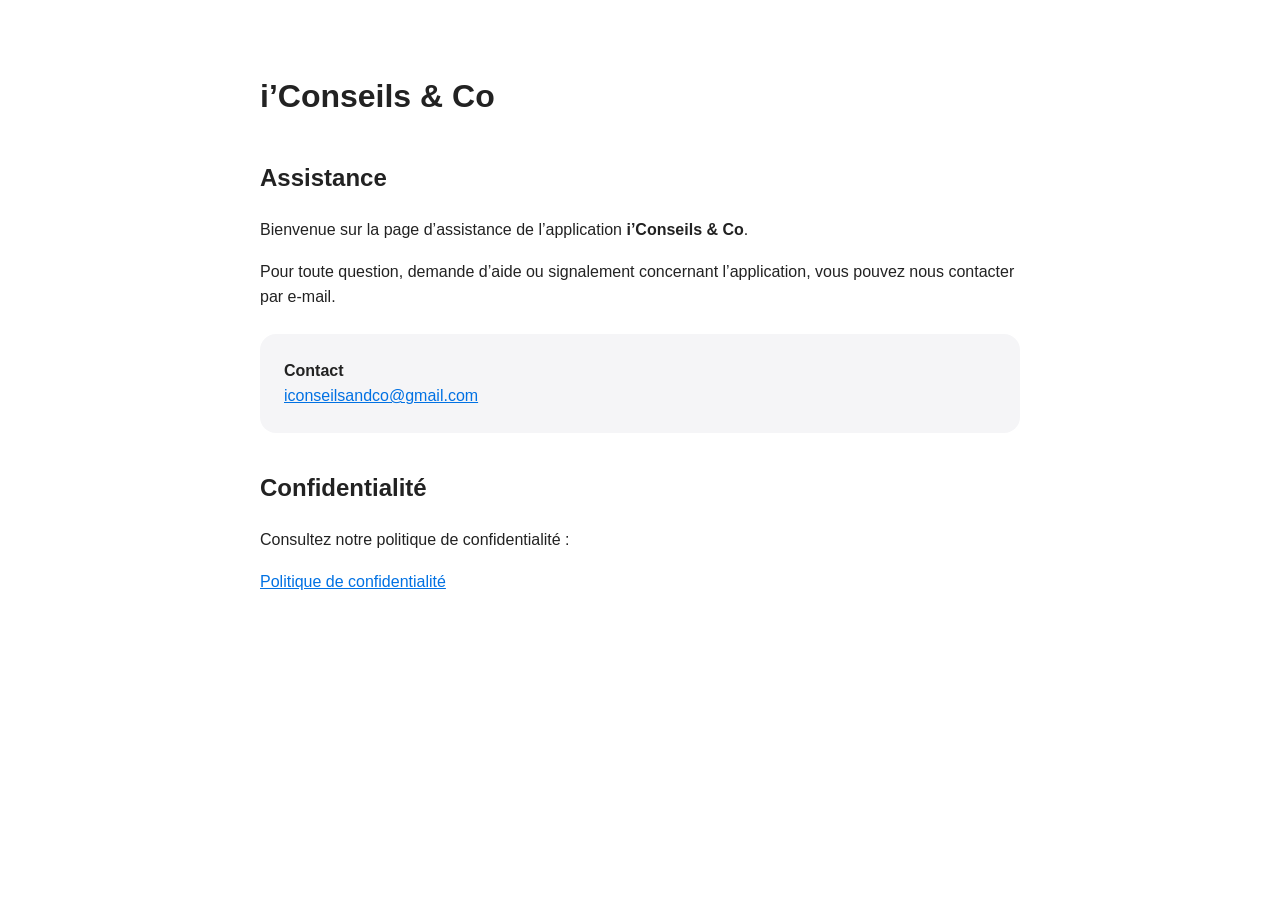
==== index.html @ ad20d560 "Create index.html for assistance page This is the initial HTML structure for the i’Conseils & Co ass" ====
<!DOCTYPE html>
<html lang="fr">
<head>
  <meta charset="UTF-8">
  <meta name="viewport" content="width=device-width, initial-scale=1.0">
  <title>i’Conseils & Co — Assistance</title>
  <style>
    body {
      font-family: -apple-system, BlinkMacSystemFont, "Segoe UI", sans-serif;
      max-width: 760px;
      margin: 0 auto;
      padding: 50px 24px;
      line-height: 1.6;
      color: #222;
    }
    h1 { font-size: 32px; }
    h2 { margin-top: 36px; }
    a { color: #0071e3; }
    .box {
      background: #f5f5f7;
      padding: 24px;
      border-radius: 16px;
      margin-top: 24px;
    }
  </style>
</head>
<body>
  <h1>i’Conseils & Co</h1>

  <h2>Assistance</h2>

  <p>
    Bienvenue sur la page d’assistance de l’application
    <strong>i’Conseils & Co</strong>.
  </p>

  <p>
    Pour toute question, demande d’aide ou signalement concernant
    l’application, vous pouvez nous contacter par e-mail.
  </p>

  <div class="box">
    <strong>Contact</strong><br>
    <a href="mailto:iconseilsandco@gmail.com">
      iconseilsandco@gmail.com
    </a>
  </div>

  <h2>Confidentialité</h2>

  <p>
    Consultez notre politique de confidentialité :
  </p>

  <p>
    <a href="confidentialite.html">Politique de confidentialité</a>
  </p>
</body>
</html>
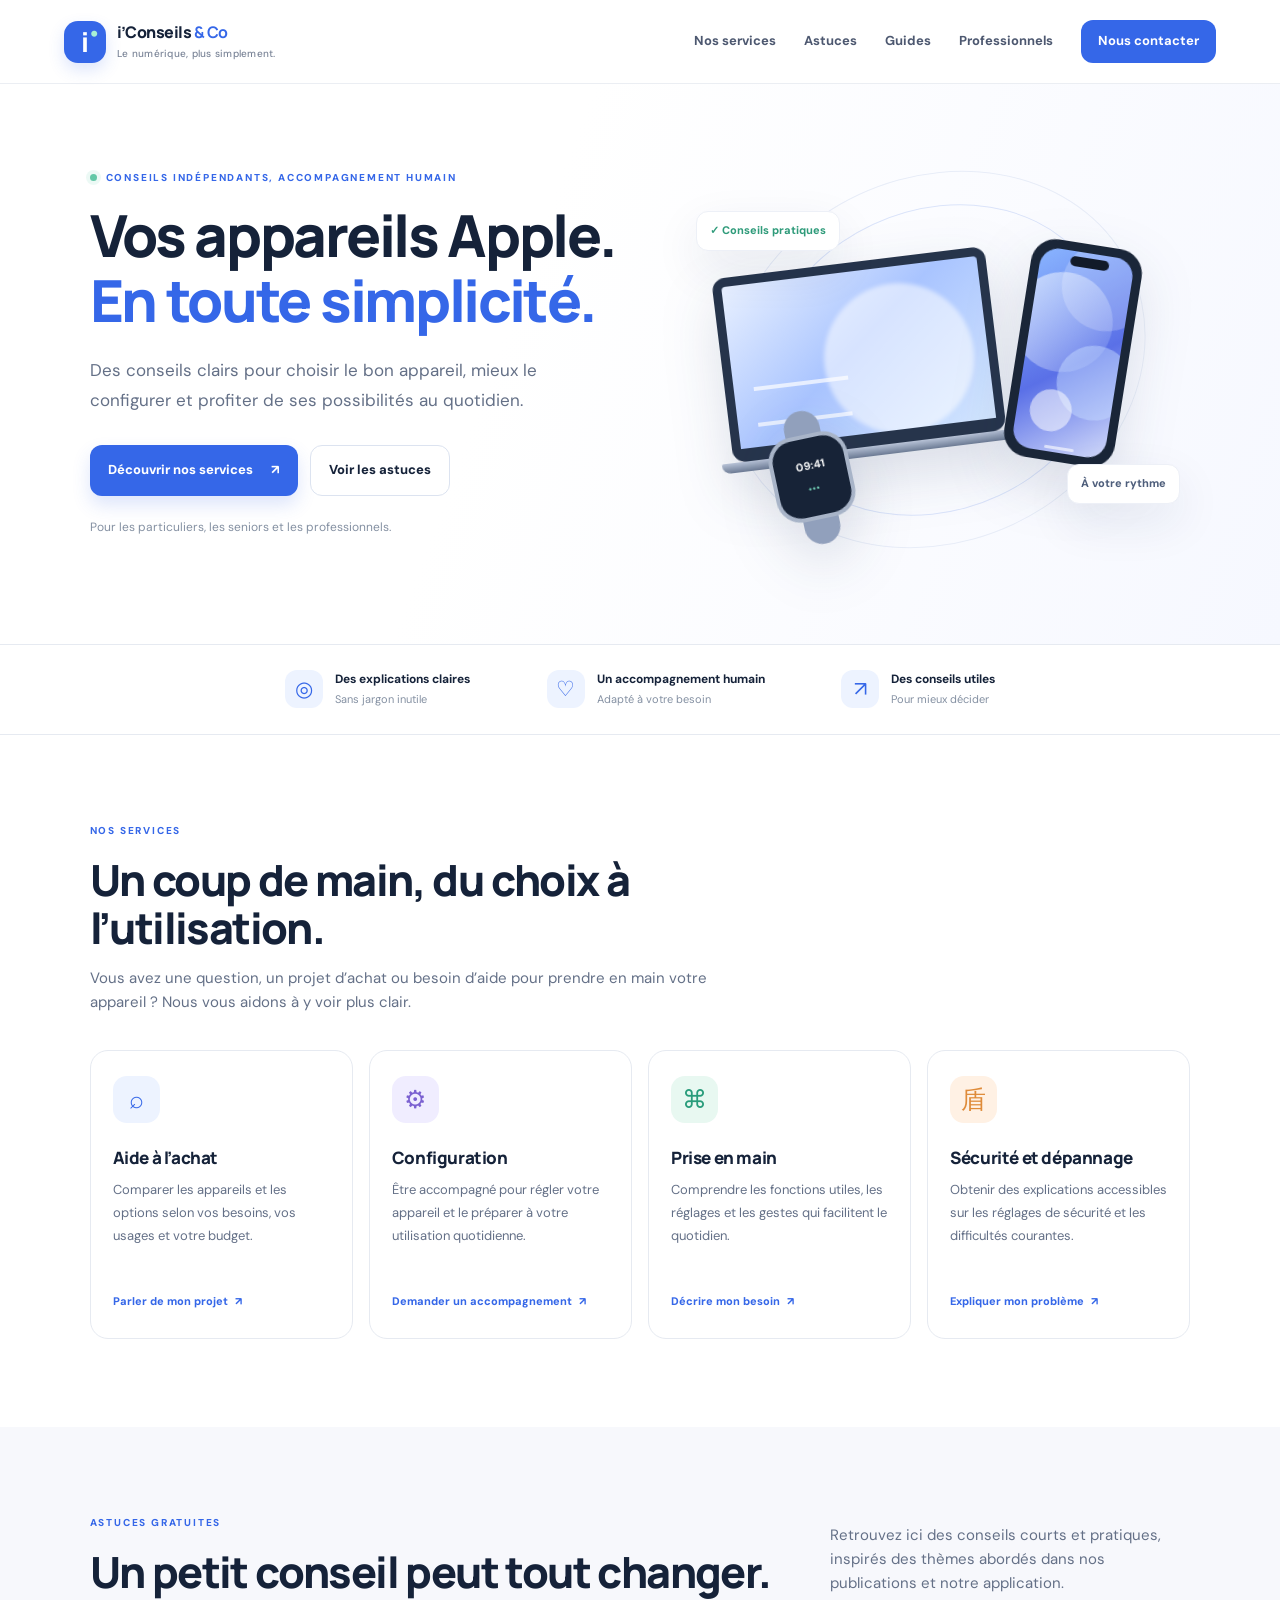
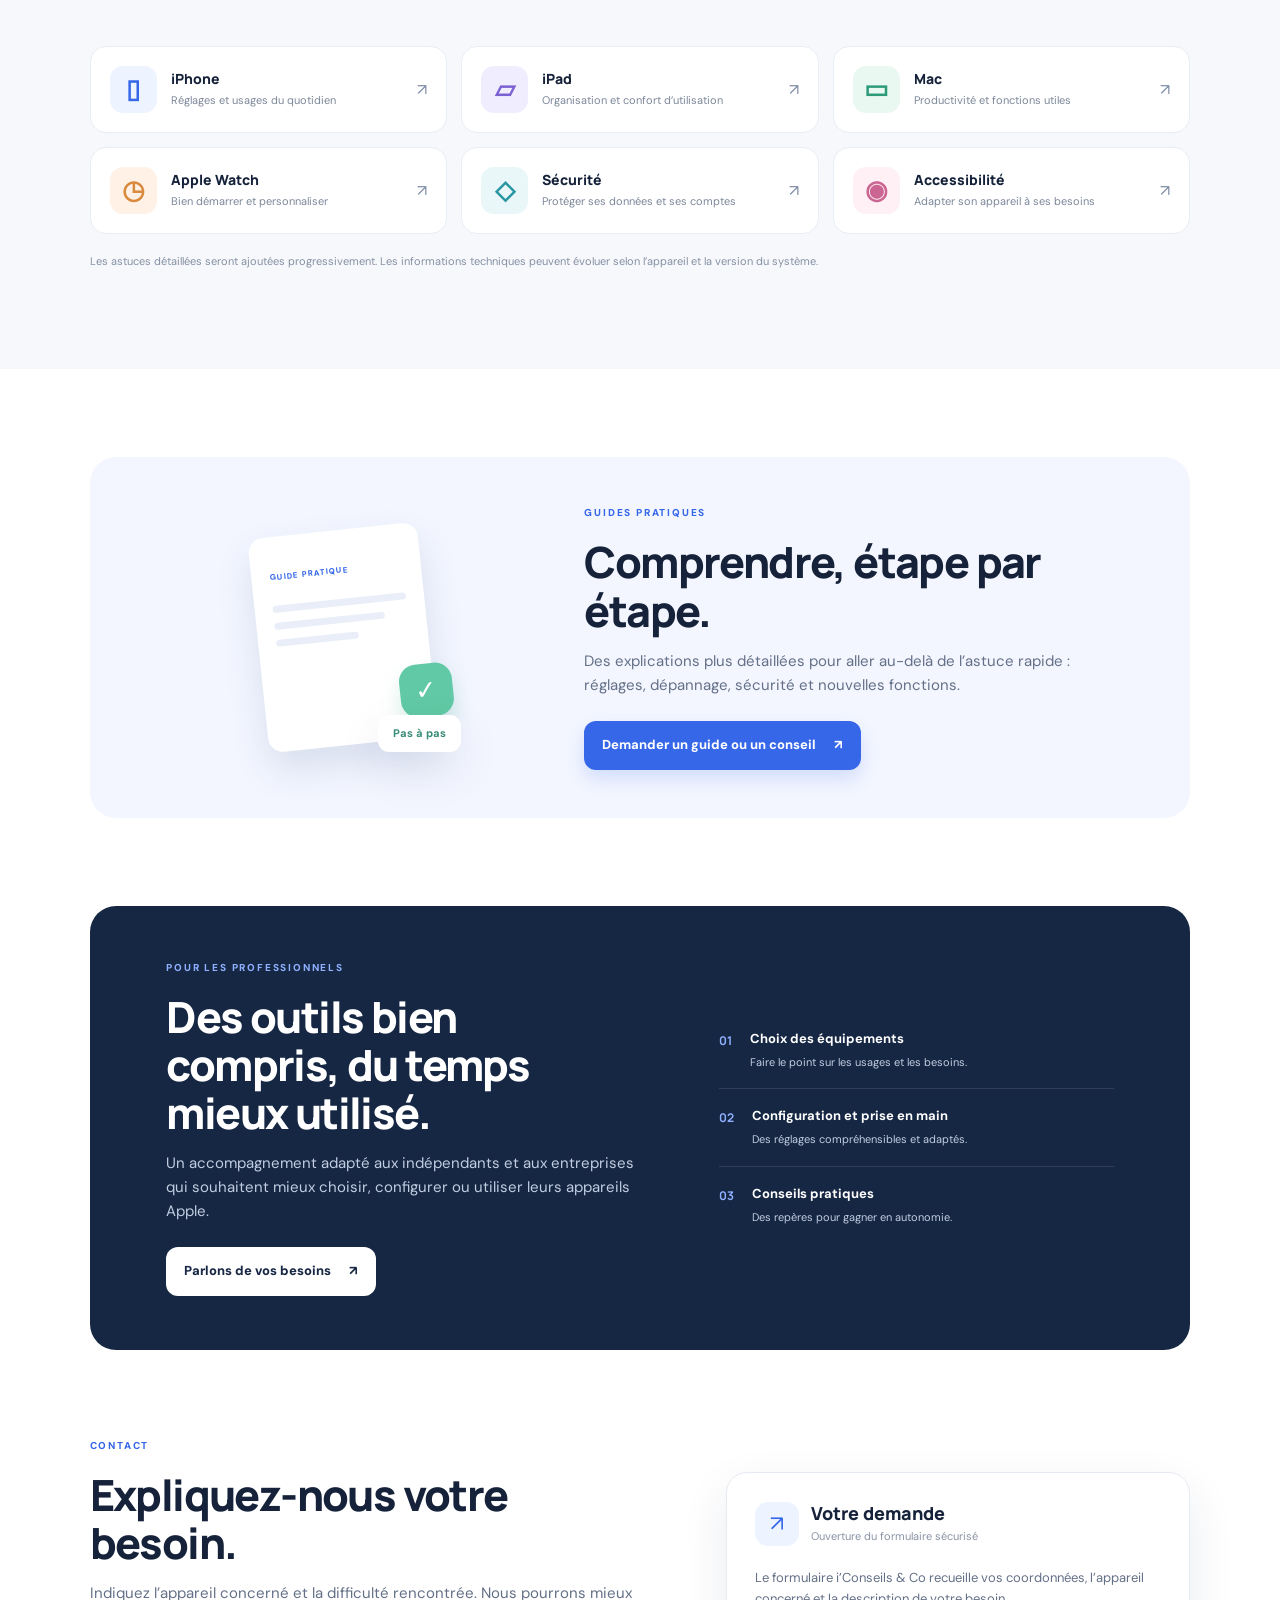
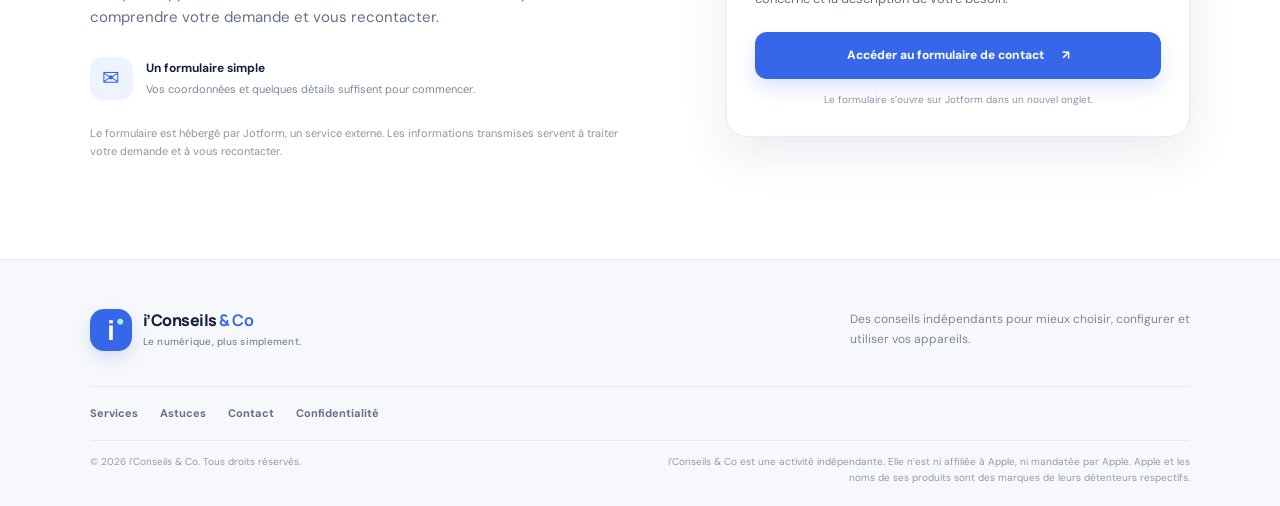
==== commit e11c1143: "Publier le site vitrine sans les offres payantes" ====
--- a/index.html
+++ b/index.html
@@ -1,59 +1,129 @@
-<!DOCTYPE html>
+<!doctype html>
 <html lang="fr">
 <head>
-  <meta charset="UTF-8">
-  <meta name="viewport" content="width=device-width, initial-scale=1.0">
-  <title>i’Conseils & Co — Assistance</title>
-  <style>
-    body {
-      font-family: -apple-system, BlinkMacSystemFont, "Segoe UI", sans-serif;
-      max-width: 760px;
-      margin: 0 auto;
-      padding: 50px 24px;
-      line-height: 1.6;
-      color: #222;
-    }
-    h1 { font-size: 32px; }
-    h2 { margin-top: 36px; }
-    a { color: #0071e3; }
-    .box {
-      background: #f5f5f7;
-      padding: 24px;
-      border-radius: 16px;
-      margin-top: 24px;
-    }
-  </style>
+  <meta charset="utf-8">
+  <meta name="viewport" content="width=device-width, initial-scale=1">
+  <meta name="description" content="i’Conseils & Co vous accompagne pour choisir, configurer et mieux utiliser vos appareils Apple, avec des conseils simples et pratiques.">
+  <meta name="theme-color" content="#f7f8fb">
+  <title>i’Conseils & Co | Comprendre, choisir, mieux utiliser</title>
+  <link rel="stylesheet" href="styles.css">
 </head>
 <body>
-  <h1>i’Conseils & Co</h1>
+  <a class="skip-link" href="#contenu">Aller au contenu</a>
+  <header class="site-header">
+    <a class="brand" href="#accueil" aria-label="i’Conseils & Co, accueil">
+      <span class="brand-mark">i<span>•</span></span>
+      <span class="brand-name">i’Conseils <b>& Co</b><small>Le numérique, plus simplement.</small></span>
+    </a>
+    <button class="menu-toggle" aria-expanded="false" aria-controls="navigation">Menu <span aria-hidden="true">☰</span></button>
+    <nav id="navigation" class="navigation" aria-label="Navigation principale">
+      <a href="#services">Nos services</a>
+      <a href="#astuces">Astuces</a>
+      <a href="#guides">Guides</a>
+      <a href="#professionnels">Professionnels</a>
+      <a class="nav-cta" href="#contact">Nous contacter</a>
+    </nav>
+  </header>
 
-  <h2>Assistance</h2>
+  <main id="contenu">
+    <section class="hero section" id="accueil">
+      <div class="hero-copy">
+        <p class="eyebrow"><span class="eyebrow-dot"></span> Conseils indépendants, accompagnement humain</p>
+        <h1>Vos appareils Apple.<br><span>En toute simplicité.</span></h1>
+        <p class="hero-lead">Des conseils clairs pour choisir le bon appareil, mieux le configurer et profiter de ses possibilités au quotidien.</p>
+        <div class="hero-actions">
+          <a class="button button-primary" href="#services">Découvrir nos services <span aria-hidden="true">↗</span></a>
+          <a class="button button-secondary" href="#astuces">Voir les astuces</a>
+        </div>
+        <p class="hero-note">Pour les particuliers, les seniors et les professionnels.</p>
+      </div>
+      <div class="hero-art" aria-label="Illustration décorative d’appareils numériques" role="img">
+        <div class="orbit orbit-one"></div><div class="orbit orbit-two"></div>
+        <div class="device device-laptop"><div class="laptop-screen"><div class="screen-glow"></div><div class="screen-lines"></div></div><div class="laptop-base"></div></div>
+        <div class="device device-phone"><div class="phone-island"></div><div class="phone-wallpaper"><span></span><span></span><span></span><span></span></div><div class="phone-home"></div></div>
+        <div class="device device-watch"><div class="watch-band"></div><div class="watch-face"><b>09:41</b><span>•••</span></div></div>
+        <div class="floating-chip chip-top">✓ Conseils pratiques</div>
+        <div class="floating-chip chip-bottom">À votre rythme</div>
+      </div>
+    </section>
 
-  <p>
-    Bienvenue sur la page d’assistance de l’application
-    <strong>i’Conseils & Co</strong>.
-  </p>
+    <section class="trust-strip" aria-label="Nos engagements">
+      <div><span class="trust-icon">◎</span><span><b>Des explications claires</b><small>Sans jargon inutile</small></span></div>
+      <div><span class="trust-icon">♡</span><span><b>Un accompagnement humain</b><small>Adapté à votre besoin</small></span></div>
+      <div><span class="trust-icon">↗</span><span><b>Des conseils utiles</b><small>Pour mieux décider</small></span></div>
+    </section>
 
-  <p>
-    Pour toute question, demande d’aide ou signalement concernant
-    l’application, vous pouvez nous contacter par e-mail.
-  </p>
+    <section class="section section-space" id="services">
+      <div class="section-heading">
+        <p class="eyebrow">Nos services</p>
+        <h2>Un coup de main, du choix à l’utilisation.</h2>
+        <p>Vous avez une question, un projet d’achat ou besoin d’aide pour prendre en main votre appareil ? Nous vous aidons à y voir plus clair.</p>
+      </div>
+      <div class="card-grid services-grid">
+        <article class="service-card"><div class="card-icon icon-blue">⌕</div><h3>Aide à l’achat</h3><p>Comparer les appareils et les options selon vos besoins, vos usages et votre budget.</p><a href="#contact">Parler de mon projet <span>↗</span></a></article>
+        <article class="service-card"><div class="card-icon icon-violet">⚙</div><h3>Configuration</h3><p>Être accompagné pour régler votre appareil et le préparer à votre utilisation quotidienne.</p><a href="#contact">Demander un accompagnement <span>↗</span></a></article>
+        <article class="service-card"><div class="card-icon icon-green">⌘</div><h3>Prise en main</h3><p>Comprendre les fonctions utiles, les réglages et les gestes qui facilitent le quotidien.</p><a href="#contact">Décrire mon besoin <span>↗</span></a></article>
+        <article class="service-card"><div class="card-icon icon-orange">盾</div><h3>Sécurité et dépannage</h3><p>Obtenir des explications accessibles sur les réglages de sécurité et les difficultés courantes.</p><a href="#contact">Expliquer mon problème <span>↗</span></a></article>
+      </div>
+    </section>
 
-  <div class="box">
-    <strong>Contact</strong><br>
-    <a href="mailto:iconseilsandco@gmail.com">
-      iconseilsandco@gmail.com
-    </a>
-  </div>
+    <section class="tips-section section-space" id="astuces">
+      <div class="section-heading section-heading-row">
+        <div><p class="eyebrow">Astuces gratuites</p><h2>Un petit conseil peut tout changer.</h2></div>
+        <p>Retrouvez ici des conseils courts et pratiques, inspirés des thèmes abordés dans nos publications et notre application.</p>
+      </div>
+      <div class="topic-grid">
+        <a class="topic-card topic-iphone" href="#contact"><span class="topic-symbol">▯</span><span><b>iPhone</b><small>Réglages et usages du quotidien</small></span><span class="topic-arrow">↗</span></a>
+        <a class="topic-card topic-ipad" href="#contact"><span class="topic-symbol">▱</span><span><b>iPad</b><small>Organisation et confort d’utilisation</small></span><span class="topic-arrow">↗</span></a>
+        <a class="topic-card topic-mac" href="#contact"><span class="topic-symbol">▭</span><span><b>Mac</b><small>Productivité et fonctions utiles</small></span><span class="topic-arrow">↗</span></a>
+        <a class="topic-card topic-watch" href="#contact"><span class="topic-symbol">◷</span><span><b>Apple Watch</b><small>Bien démarrer et personnaliser</small></span><span class="topic-arrow">↗</span></a>
+        <a class="topic-card topic-safe" href="#contact"><span class="topic-symbol">◇</span><span><b>Sécurité</b><small>Protéger ses données et ses comptes</small></span><span class="topic-arrow">↗</span></a>
+        <a class="topic-card topic-access" href="#contact"><span class="topic-symbol">◉</span><span><b>Accessibilité</b><small>Adapter son appareil à ses besoins</small></span><span class="topic-arrow">↗</span></a>
+      </div>
+      <p class="editorial-note">Les astuces détaillées seront ajoutées progressivement. Les informations techniques peuvent évoluer selon l’appareil et la version du système.</p>
+    </section>
 
-  <h2>Confidentialité</h2>
+    <section class="section section-space" id="guides">
+      <div class="guide-panel">
+        <div class="guide-visual" aria-hidden="true"><div class="guide-page"><span class="guide-label">GUIDE PRATIQUE</span><i></i><i></i><i class="short"></i><div class="guide-check">✓</div></div><div class="guide-bubble">Pas à pas</div></div>
+        <div class="guide-copy"><p class="eyebrow">Guides pratiques</p><h2>Comprendre, étape par étape.</h2><p>Des explications plus détaillées pour aller au-delà de l’astuce rapide : réglages, dépannage, sécurité et nouvelles fonctions.</p><a class="button button-primary" href="#contact">Demander un guide ou un conseil <span aria-hidden="true">↗</span></a></div>
+      </div>
+    </section>
 
-  <p>
-    Consultez notre politique de confidentialité :
-  </p>
+    <section class="business-section section-space" id="professionnels">
+      <div class="business-copy"><p class="eyebrow">Pour les professionnels</p><h2>Des outils bien compris, du temps mieux utilisé.</h2><p>Un accompagnement adapté aux indépendants et aux entreprises qui souhaitent mieux choisir, configurer ou utiliser leurs appareils Apple.</p><a class="button button-light" href="#contact">Parlons de vos besoins <span aria-hidden="true">↗</span></a></div>
+      <div class="business-points"><div><span>01</span><p><b>Choix des équipements</b><small>Faire le point sur les usages et les besoins.</small></p></div><div><span>02</span><p><b>Configuration et prise en main</b><small>Des réglages compréhensibles et adaptés.</small></p></div><div><span>03</span><p><b>Conseils pratiques</b><small>Des repères pour gagner en autonomie.</small></p></div></div>
+    </section>
 
-  <p>
-    <a href="confidentialite.html">Politique de confidentialité</a>
-  </p>
+    <section class="contact-section section-space" id="contact">
+      <div class="contact-intro"><p class="eyebrow">Contact</p><h2>Expliquez-nous votre besoin.</h2><p>Indiquez l’appareil concerné et la difficulté rencontrée. Nous pourrons mieux comprendre votre demande et vous recontacter.</p><div class="contact-mini"><span>✉</span><p><b>Un formulaire simple</b><small>Vos coordonnées et quelques détails suffisent pour commencer.</small></p></div><p class="privacy-note">Le formulaire est hébergé par Jotform, un service externe. Les informations transmises servent à traiter votre demande et à vous recontacter.</p></div>
+      <div class="form-card">
+        <div class="form-card-heading"><span class="form-icon">↗</span><div><h3>Votre demande</h3><p>Ouverture du formulaire sécurisé</p></div></div>
+        <p>Le formulaire i’Conseils & Co recueille vos coordonnées, l’appareil concerné et la description de votre besoin.</p>
+        <a class="button button-primary button-full" href="https://form.jotform.com/262722912724053" target="_blank" rel="noopener noreferrer">Accéder au formulaire de contact <span aria-hidden="true">↗</span></a>
+        <p class="form-footnote">Le formulaire s’ouvre sur Jotform dans un nouvel onglet.</p>
+      </div>
+    </section>
+  </main>
+
+  <footer class="site-footer">
+    <div class="footer-main"><a class="brand footer-brand" href="#accueil"><span class="brand-mark">i<span>•</span></span><span class="brand-name">i’Conseils <b>& Co</b><small>Le numérique, plus simplement.</small></span></a><p>Des conseils indépendants pour mieux choisir, configurer et utiliser vos appareils.</p></div>
+    <div class="footer-links"><a href="#services">Services</a><a href="#astuces">Astuces</a><a href="#contact">Contact</a><a href="https://iconseilsandco.github.io/confidentialite.html" target="_blank" rel="noopener noreferrer">Confidentialité</a></div>
+    <div class="footer-bottom"><p>© <span id="year">2026</span> i’Conseils & Co. Tous droits réservés.</p><p>i’Conseils & Co est une activité indépendante. Elle n’est ni affiliée à Apple, ni mandatée par Apple. Apple et les noms de ses produits sont des marques de leurs détenteurs respectifs.</p></div>
+  </footer>
+  <script>
+    const toggle = document.querySelector('.menu-toggle');
+    const nav = document.querySelector('.navigation');
+    toggle.addEventListener('click', () => {
+      const open = toggle.getAttribute('aria-expanded') === 'true';
+      toggle.setAttribute('aria-expanded', String(!open));
+      nav.classList.toggle('is-open', !open);
+    });
+    nav.querySelectorAll('a').forEach(link => link.addEventListener('click', () => {
+      nav.classList.remove('is-open');
+      toggle.setAttribute('aria-expanded', 'false');
+    }));
+    document.getElementById('year').textContent = new Date().getFullYear();
+  </script>
 </body>
 </html>
--- a/styles.css
+++ b/styles.css
@@ -0,0 +1,14 @@
+@import url('https://fonts.googleapis.com/css2?family=DM+Sans:wght@400;500;600;700&family=Manrope:wght@400;500;600;700;800&display=swap');
+:root{--ink:#152239;--muted:#647087;--blue:#3567e8;--blue-dark:#204ac0;--line:#e6eaf1;--bg:#f7f8fb;--white:#fff;--radius:22px;--shadow:0 18px 48px rgba(27,48,88,.09)}
+*{box-sizing:border-box}html{scroll-behavior:smooth;scroll-padding-top:88px}body{margin:0;background:#fff;color:var(--ink);font-family:'DM Sans',Arial,sans-serif;line-height:1.6}a{color:inherit;text-decoration:none}button{font:inherit}.skip-link{position:absolute;left:-999px;top:0;background:#fff;padding:10px;z-index:20}.skip-link:focus{left:10px}.site-header{height:84px;display:flex;align-items:center;justify-content:space-between;padding:0 max(5vw,24px);background:rgba(255,255,255,.94);border-bottom:1px solid rgba(230,234,241,.8);position:sticky;top:0;z-index:10;backdrop-filter:blur(16px)}.brand{display:flex;align-items:center;gap:11px}.brand-mark{width:42px;height:42px;border-radius:14px;background:var(--blue);color:#fff;display:grid;place-items:center;font:800 27px Manrope,sans-serif;position:relative;box-shadow:0 7px 16px #3567e82b}.brand-mark span{color:#a8f0d4;font-size:20px;position:absolute;right:5px;top:-2px}.brand-name{font:800 16px Manrope,sans-serif;letter-spacing:-.5px;line-height:1.2}.brand-name b{color:var(--blue)}.brand-name small{display:block;font:500 10px 'DM Sans',sans-serif;color:#7a8497;letter-spacing:.25px;margin-top:4px}.navigation{display:flex;align-items:center;gap:28px;font-size:13px;font-weight:700;color:#4d5870}.navigation a:hover{color:var(--blue)}.navigation .nav-cta{padding:11px 17px;border-radius:12px;background:var(--blue);color:#fff}.navigation .nav-cta:hover{background:var(--blue-dark)}.menu-toggle{display:none;border:1px solid var(--line);background:#fff;padding:8px 12px;border-radius:10px;color:var(--ink)}
+.section{padding:74px max(7vw,24px)}.hero{min-height:560px;display:grid;grid-template-columns:1.03fr .97fr;gap:50px;align-items:center;overflow:hidden;background:linear-gradient(110deg,#fff 40%,#f6f8ff 100%);padding-top:66px;padding-bottom:75px}.hero-copy{max-width:590px}.eyebrow{text-transform:uppercase;letter-spacing:1.8px;font-size:10px;font-weight:800;color:var(--blue);margin:0 0 17px;display:flex;align-items:center;gap:9px}.eyebrow-dot{height:7px;width:7px;border-radius:50%;background:#63c8a7;box-shadow:0 0 0 4px #63c8a71e}.hero h1,.section-heading h2,.guide-copy h2,.business-copy h2,.contact-intro h2{font:800 clamp(35px,4.6vw,58px)/1.12 Manrope,sans-serif;letter-spacing:-2.3px;margin:0 0 22px}.hero h1 span{color:var(--blue)}.hero-lead{max-width:520px;color:var(--muted);font-size:17px;line-height:1.8;margin:0 0 29px}.hero-actions{display:flex;gap:12px;flex-wrap:wrap}.button{display:inline-flex;align-items:center;justify-content:center;gap:18px;padding:14px 18px;border-radius:12px;font-size:13px;font-weight:800;transition:transform .2s,box-shadow .2s}.button:hover{transform:translateY(-2px)}.button-primary{background:var(--blue);color:#fff;box-shadow:0 9px 18px #3567e82b}.button-primary:hover{background:var(--blue-dark);box-shadow:0 12px 24px #3567e83b}.button-secondary{border:1px solid #dce3f0;background:#fff;color:var(--ink)}.hero-note{color:#8490a2;font-size:12px;margin-top:22px}.hero-art{height:390px;position:relative;display:grid;place-items:center}.orbit{position:absolute;border:1px solid #dbe4fa;border-radius:50%;transform:rotate(-25deg)}.orbit-one{width:360px;height:300px}.orbit-two{width:430px;height:365px;border-color:#e8edf8}.device{position:absolute;filter:drop-shadow(0 22px 28px #172c5424)}.device-laptop{width:275px;left:8%;top:25%;transform:rotate(-7deg)}.laptop-screen{height:185px;border:9px solid #26344b;border-bottom-width:13px;border-radius:13px;background:linear-gradient(140deg,#e8f0ff,#a9c4ff 48%,#d4e7ff);overflow:hidden;position:relative}.screen-glow{position:absolute;width:150px;height:150px;border-radius:50%;background:#fff8;right:14px;top:17px;filter:blur(2px)}.screen-lines{position:absolute;bottom:20px;left:20px;width:95px;height:40px;border-top:4px solid #fff;border-bottom:4px solid #fff;opacity:.7}.laptop-base{height:10px;background:linear-gradient(#b8c3d7,#6c7b94);border-radius:2px 2px 10px 10px;margin:0 -12px}.device-phone{width:112px;height:220px;right:12%;top:20%;background:#1a2638;border:5px solid #1a2638;border-radius:25px;transform:rotate(9deg);z-index:2}.phone-wallpaper{position:absolute;inset:4px;border-radius:19px;background:linear-gradient(145deg,#8ab5ff,#5a70e7 55%,#d2dafa);overflow:hidden}.phone-wallpaper span{position:absolute;border-radius:50%;background:linear-gradient(120deg,#fff9,#b2d0ff22);width:100px;height:100px;left:-18px;top:22px}.phone-wallpaper span:nth-child(2){width:75px;height:75px;left:35px;top:90px;background:#c8dcff77}.phone-wallpaper span:nth-child(3){width:42px;height:42px;left:13px;top:140px;background:#fff8}.phone-wallpaper span:nth-child(4){width:90px;height:90px;left:25px;top:-15px;background:#ffffff33}.phone-island{position:absolute;z-index:3;top:9px;left:34px;width:39px;height:10px;border-radius:10px;background:#111a29}.phone-home{position:absolute;z-index:3;bottom:7px;left:37px;width:30px;height:3px;border-radius:3px;background:#fff9}.device-watch{width:80px;height:100px;left:18%;bottom:7%;transform:rotate(-12deg);z-index:3}.watch-band{position:absolute;left:22px;top:-17px;width:36px;height:135px;background:#91a0bc;border-radius:20px}.watch-face{position:absolute;inset:7px 0 7px;background:#172337;border:4px solid #a8b4c8;border-radius:25px;color:#fff;display:flex;flex-direction:column;align-items:center;justify-content:center;gap:6px}.watch-face b{font-size:11px}.watch-face span{font-size:10px;color:#76d6bb}.floating-chip{position:absolute;z-index:4;background:#fff;border:1px solid #edf0f7;box-shadow:var(--shadow);padding:10px 13px;border-radius:12px;font-size:11px;font-weight:800}.chip-top{top:12%;left:3%;color:#2f9b7a}.chip-bottom{right:2%;bottom:13%;color:#4e5e7b}
+.trust-strip{display:flex;justify-content:center;gap:clamp(24px,6vw,90px);padding:25px 24px;border-top:1px solid var(--line);border-bottom:1px solid var(--line);background:#fff}.trust-strip>div{display:flex;align-items:center;gap:12px}.trust-icon{width:38px;height:38px;display:grid;place-items:center;border-radius:12px;background:#edf3ff;color:var(--blue);font-size:21px}.trust-strip b,.trust-strip small{display:block}.trust-strip b{font-size:12px}.trust-strip small{font-size:11px;color:#8490a2;margin-top:2px}
+.section-space{padding:88px max(7vw,24px)}.section-heading{max-width:670px;margin-bottom:36px}.section-heading h2,.guide-copy h2,.business-copy h2,.contact-intro h2{font-size:clamp(30px,3.5vw,43px);letter-spacing:-1.6px;margin-bottom:14px}.section-heading>p:not(.eyebrow),.guide-copy>p:not(.eyebrow),.business-copy>p:not(.eyebrow),.contact-intro>p:not(.eyebrow){color:var(--muted);font-size:15px;max-width:650px;margin-top:0}.card-grid{display:grid;grid-template-columns:repeat(4,1fr);gap:16px}.service-card{padding:25px 22px;border:1px solid var(--line);border-radius:18px;background:#fff;transition:transform .2s,box-shadow .2s}.service-card:hover{transform:translateY(-4px);box-shadow:var(--shadow)}.card-icon{width:47px;height:47px;border-radius:14px;display:grid;place-items:center;font-size:25px;margin-bottom:23px}.icon-blue{background:#edf3ff;color:#3567e8}.icon-violet{background:#f0edff;color:#7b61d1}.icon-green{background:#e8f8f1;color:#299c7b}.icon-orange{background:#fff1e4;color:#df8b39}.service-card h3{font:800 17px Manrope,sans-serif;letter-spacing:-.4px;margin:0 0 10px}.service-card p{font-size:13px;color:var(--muted);line-height:1.75;min-height:90px;margin:0 0 18px}.service-card>a{font-size:11px;font-weight:800;color:var(--blue)}.service-card>a span{padding-left:4px}
+.tips-section{background:#f7f8fc}.section-heading-row{display:flex;align-items:flex-end;justify-content:space-between;gap:40px;max-width:none}.section-heading-row>p{max-width:360px!important}.topic-grid{display:grid;grid-template-columns:repeat(3,1fr);gap:14px}.topic-card{display:flex;align-items:center;gap:14px;padding:19px;background:#fff;border:1px solid #e9edf5;border-radius:16px;transition:transform .2s,border-color .2s}.topic-card:hover{transform:translateY(-3px);border-color:#b8c9fb}.topic-symbol{width:47px;height:47px;display:grid;place-items:center;border-radius:13px;background:#edf3ff;color:#3567e8;font-size:26px;font-weight:600}.topic-ipad .topic-symbol{background:#f0edff;color:#7b61d1}.topic-mac .topic-symbol{background:#e9f8f1;color:#2d9b7a}.topic-watch .topic-symbol{background:#fff1e5;color:#d98a3d}.topic-safe .topic-symbol{background:#e9f7f9;color:#2895a3}.topic-access .topic-symbol{background:#fff0f5;color:#cb6591}.topic-card b,.topic-card small{display:block}.topic-card b{font:800 14px Manrope,sans-serif}.topic-card small{font-size:11px;color:#7c8799;margin-top:4px}.topic-arrow{margin-left:auto;color:#7d8ba4}.editorial-note{font-size:11px;color:#8490a2;margin-top:19px}
+.guide-panel{display:grid;grid-template-columns:.8fr 1.2fr;align-items:center;gap:65px;background:#f3f6ff;border-radius:26px;padding:48px 7%}.guide-visual{height:250px;position:relative;display:grid;place-items:center}.guide-page{width:170px;height:215px;border-radius:15px;background:#fff;box-shadow:0 18px 36px #1e3d7520;padding:25px 18px;position:relative;transform:rotate(-6deg)}.guide-label{font-size:8px;letter-spacing:1px;color:var(--blue);font-weight:800}.guide-page i{display:block;height:7px;background:#e9eef8;border-radius:5px;margin-top:18px;width:100%}.guide-page i:nth-of-type(2){width:83%;margin-top:10px}.guide-page i:nth-of-type(3){width:62%;margin-top:10px}.guide-check{position:absolute;right:-19px;bottom:20px;width:53px;height:53px;display:grid;place-items:center;background:#61c9a5;color:#fff;border-radius:17px;font-size:26px;box-shadow:0 10px 18px #61c9a540}.guide-bubble{position:absolute;bottom:10px;left:calc(50% + 35px);background:#fff;padding:10px 15px;border-radius:11px;box-shadow:var(--shadow);font-size:11px;font-weight:800;color:#3b8d79}.guide-copy .button{margin-top:9px}
+.business-section{margin:0 max(7vw,24px);padding:54px 6%;border-radius:26px;background:#162744;color:#fff;display:grid;grid-template-columns:1.1fr .9fr;gap:70px;align-items:center}.business-copy .eyebrow{color:#8fb0ff}.business-copy h2{max-width:470px}.business-copy>p:not(.eyebrow){color:#c2cde0}.button-light{background:#fff;color:#172744;margin-top:9px}.business-points>div{display:flex;gap:18px;padding:17px 0;border-bottom:1px solid #ffffff1c}.business-points>div:last-child{border:0}.business-points>div>span{font:700 12px Manrope,sans-serif;color:#8fb0ff;padding-top:3px}.business-points p{margin:0}.business-points b,.business-points small{display:block}.business-points b{font-size:13px}.business-points small{font-size:11px;color:#c2cde0;margin-top:4px}
+.contact-section{display:grid;grid-template-columns:1fr .85fr;gap:90px;align-items:center}.contact-intro h2{max-width:450px}.contact-mini{display:flex;align-items:center;gap:13px;margin-top:28px}.contact-mini>span{width:43px;height:43px;display:grid;place-items:center;background:#edf3ff;border-radius:13px;color:var(--blue);font-size:21px}.contact-mini p{margin:0}.contact-mini b,.contact-mini small{display:block}.contact-mini b{font-size:12px}.contact-mini small{font-size:11px;color:#7c8799;margin-top:3px}.privacy-note{font-size:11px!important;color:#8b95a5!important;margin-top:25px!important}.form-card{border:1px solid var(--line);padding:28px;border-radius:21px;box-shadow:var(--shadow)}.form-card-heading{display:flex;align-items:center;gap:12px}.form-icon{width:44px;height:44px;display:grid;place-items:center;background:#edf3ff;color:var(--blue);border-radius:13px;font-size:22px}.form-card h3{font:800 18px Manrope,sans-serif;margin:0}.form-card-heading p{margin:3px 0 0;font-size:11px;color:#8993a5}.form-card>p:not(.form-footnote){font-size:13px;color:var(--muted);margin:22px 0}.button-full{width:100%;font-size:12px}.form-footnote{font-size:10px;color:#8b95a5;text-align:center;margin:13px 0 0}
+.site-footer{padding:38px max(7vw,24px) 20px;background:#f7f8fb;border-top:1px solid var(--line)}.footer-main{display:flex;justify-content:space-between;align-items:center;gap:30px;padding-bottom:25px}.footer-main>p{font-size:12px;color:#7d8799;max-width:340px}.footer-links{display:flex;gap:22px;padding:18px 0;border-top:1px solid var(--line);border-bottom:1px solid var(--line);font-size:11px;font-weight:700;color:#647087}.footer-links a:hover{color:var(--blue)}.footer-bottom{display:flex;justify-content:space-between;gap:25px;align-items:flex-start;padding-top:13px}.footer-bottom p{font-size:10px;color:#929bab;margin:0}.footer-bottom p:last-child{max-width:540px;text-align:right}
+@media(max-width:1000px){.navigation{gap:16px}.card-grid{grid-template-columns:repeat(2,1fr)}.service-card p{min-height:60px}.hero{gap:20px}.hero-art{transform:scale(.9)}.contact-section{gap:45px}.guide-panel{gap:35px}.business-section{gap:35px}}
+@media(max-width:760px){.site-header{height:72px;padding:0 20px}.menu-toggle{display:block}.navigation{display:none;position:absolute;top:71px;left:0;right:0;background:#fff;padding:18px 22px 24px;border-bottom:1px solid var(--line);box-shadow:0 15px 20px #1c2c4c0c;flex-direction:column;align-items:stretch;gap:0}.navigation.is-open{display:flex}.navigation a{padding:12px 3px}.navigation .nav-cta{text-align:center;margin-top:8px}.hero{grid-template-columns:1fr;padding:55px 24px 35px;gap:8px}.hero h1{font-size:42px;letter-spacing:-1.7px}.hero-lead{font-size:15px}.hero-art{height:320px;transform:scale(.88);margin:0 -25px}.trust-strip{display:grid;grid-template-columns:1fr;gap:15px;padding:22px 24px}.trust-strip>div{max-width:310px;margin:auto;width:100%}.section-space{padding:65px 24px}.section-heading h2,.guide-copy h2,.business-copy h2,.contact-intro h2{font-size:32px;letter-spacing:-1.1px}.section-heading-row{display:block}.section-heading-row>p{margin-top:14px}.card-grid,.topic-grid{grid-template-columns:1fr}.service-card p{min-height:0}.guide-panel{grid-template-columns:1fr;padding:30px 23px;gap:20px}.guide-visual{height:220px}.guide-copy{text-align:left}.business-section{margin:0 16px;padding:36px 25px;grid-template-columns:1fr;gap:25px}.contact-section{grid-template-columns:1fr;gap:30px}.form-card{padding:23px}.footer-main{display:block}.footer-main>p{margin-top:20px}.footer-links{flex-wrap:wrap;gap:14px 22px}.footer-bottom{display:block}.footer-bottom p:last-child{text-align:left;margin-top:10px}.brand-name{font-size:15px}}
+@media(prefers-reduced-motion:reduce){html{scroll-behavior:auto}*,*::before,*::after{transition:none!important}}
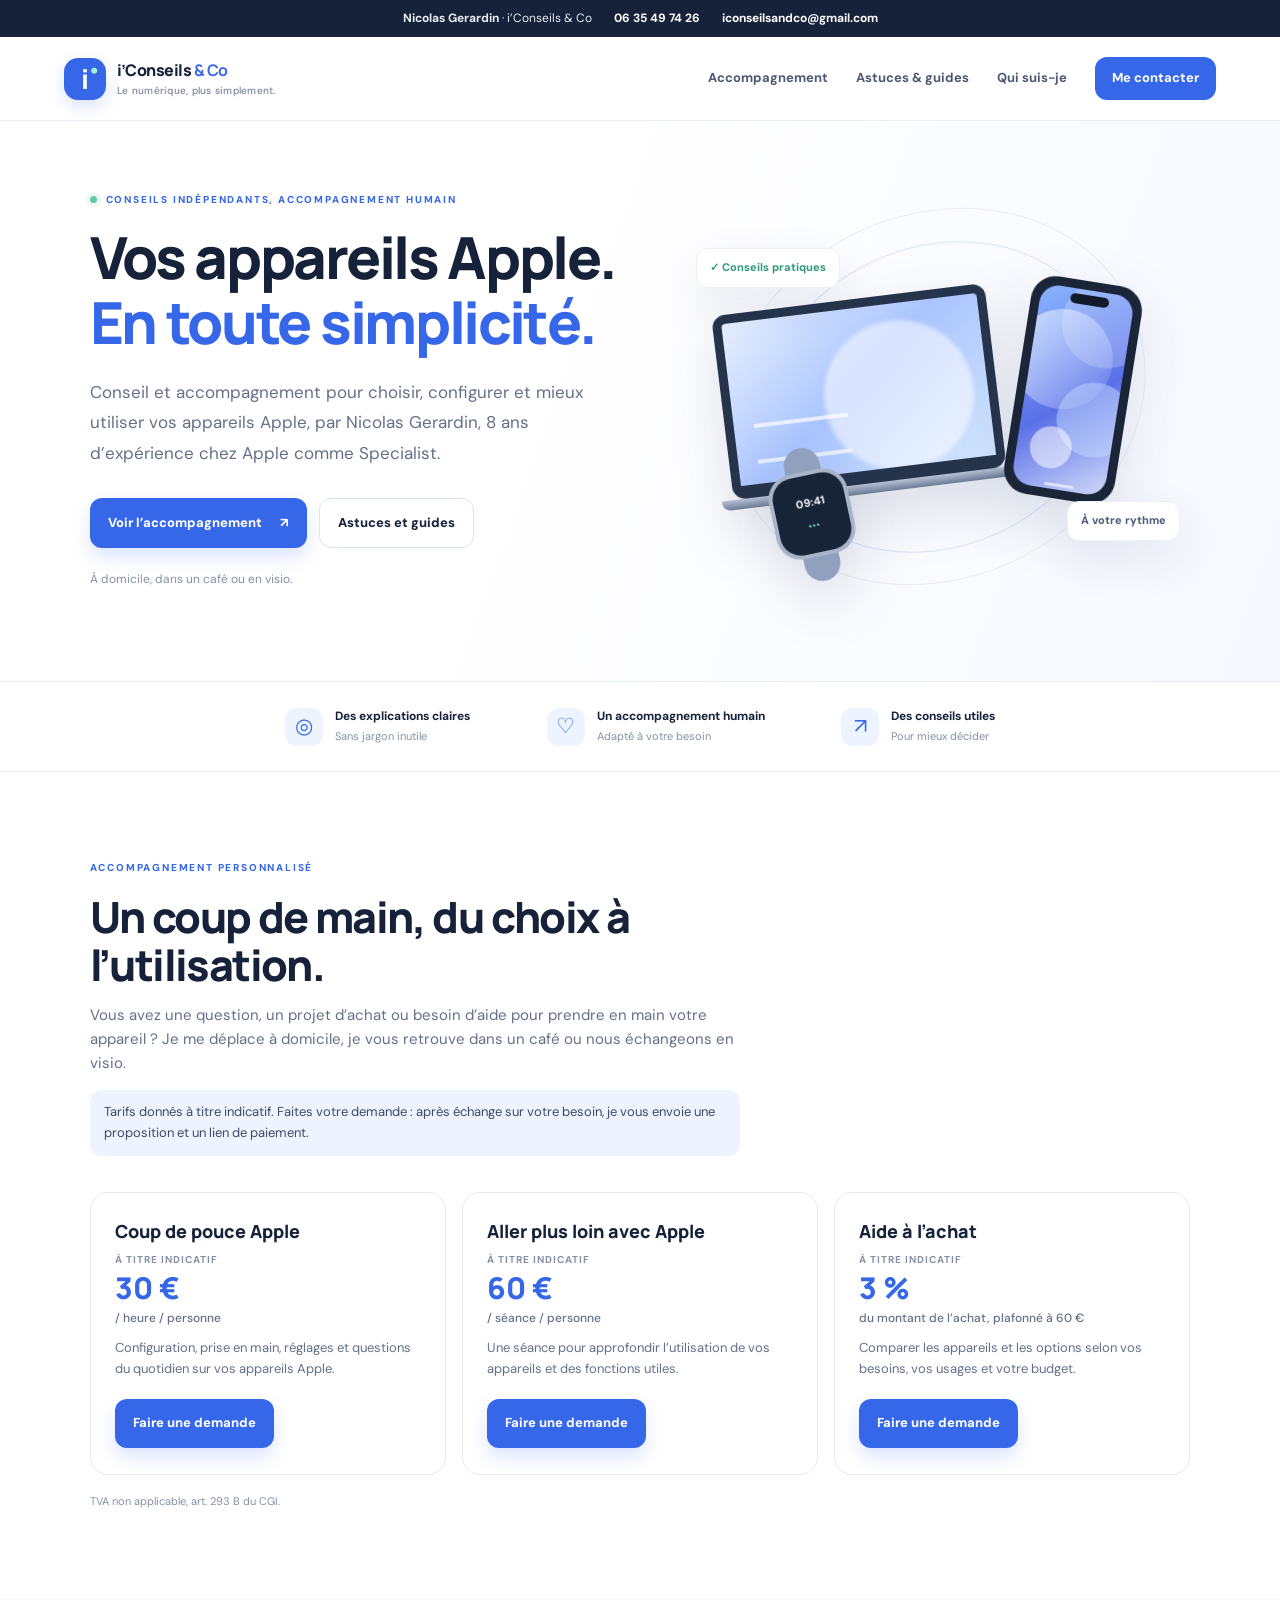
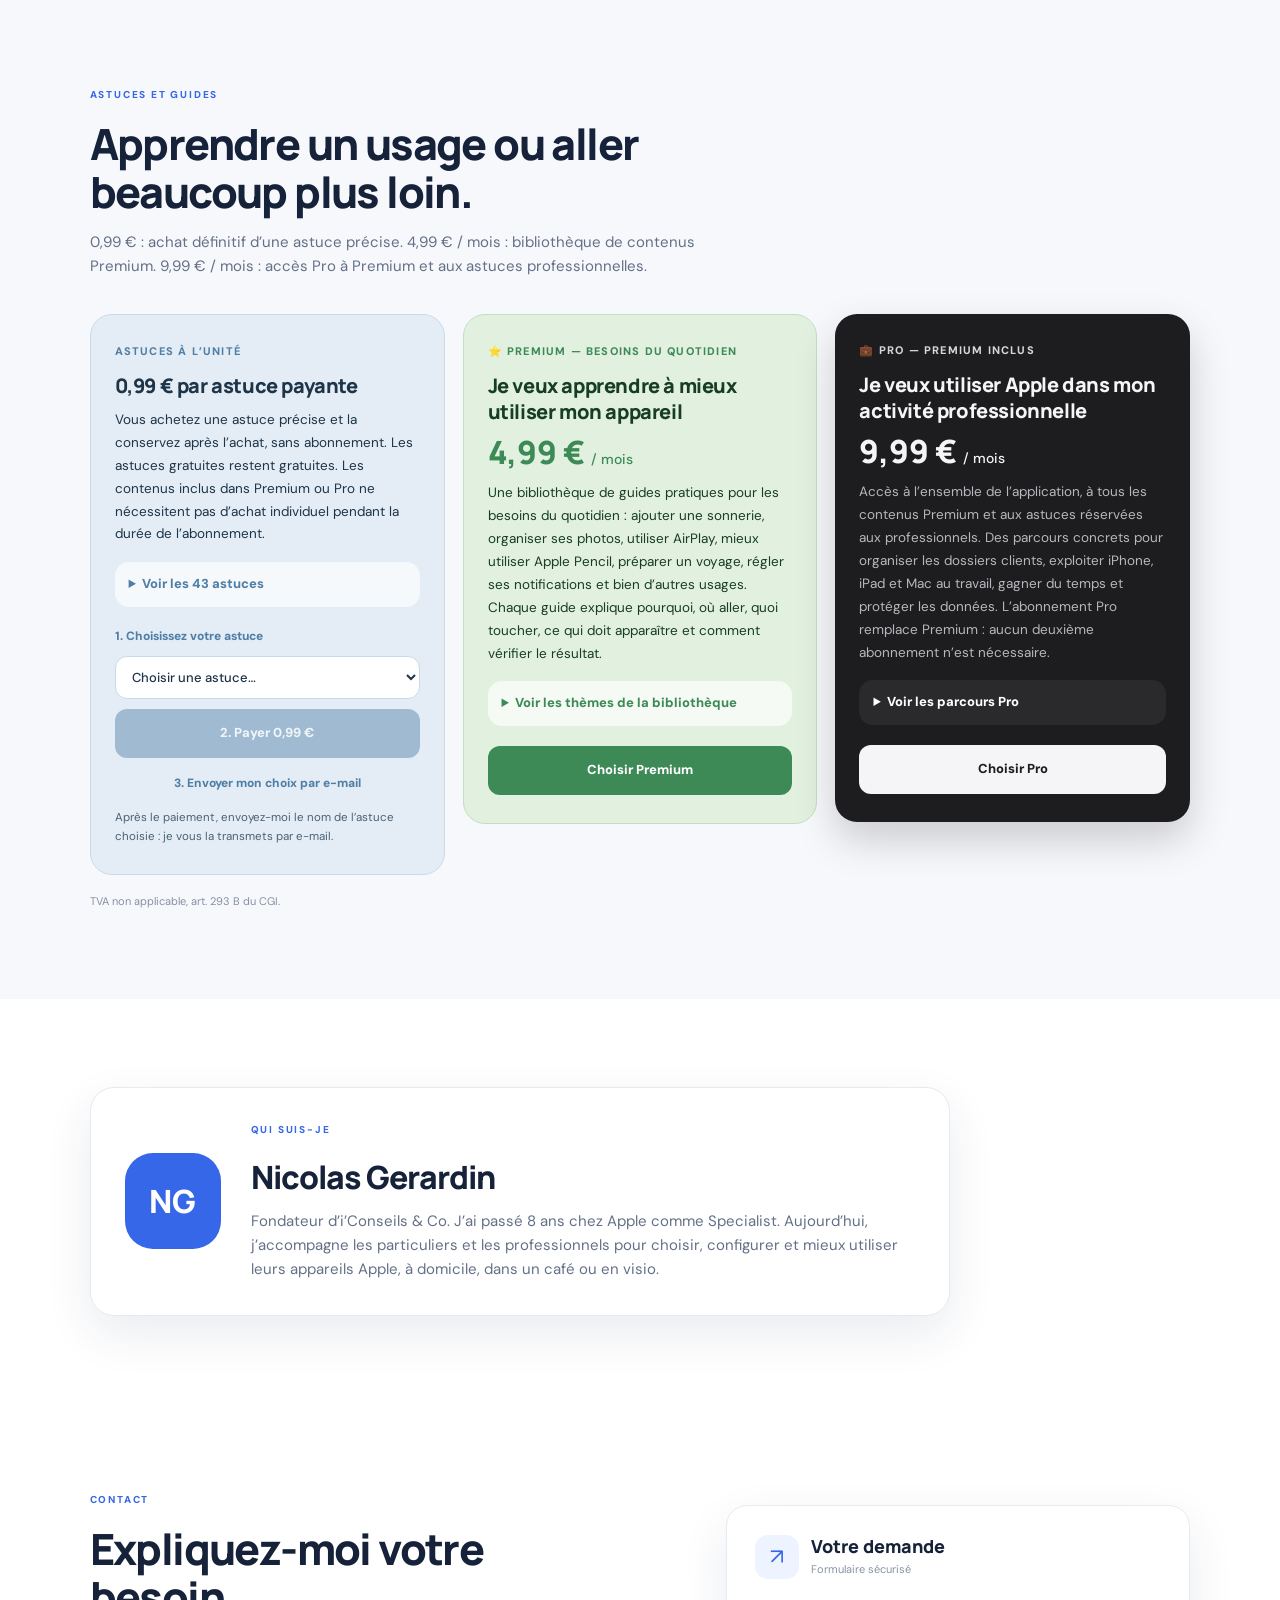
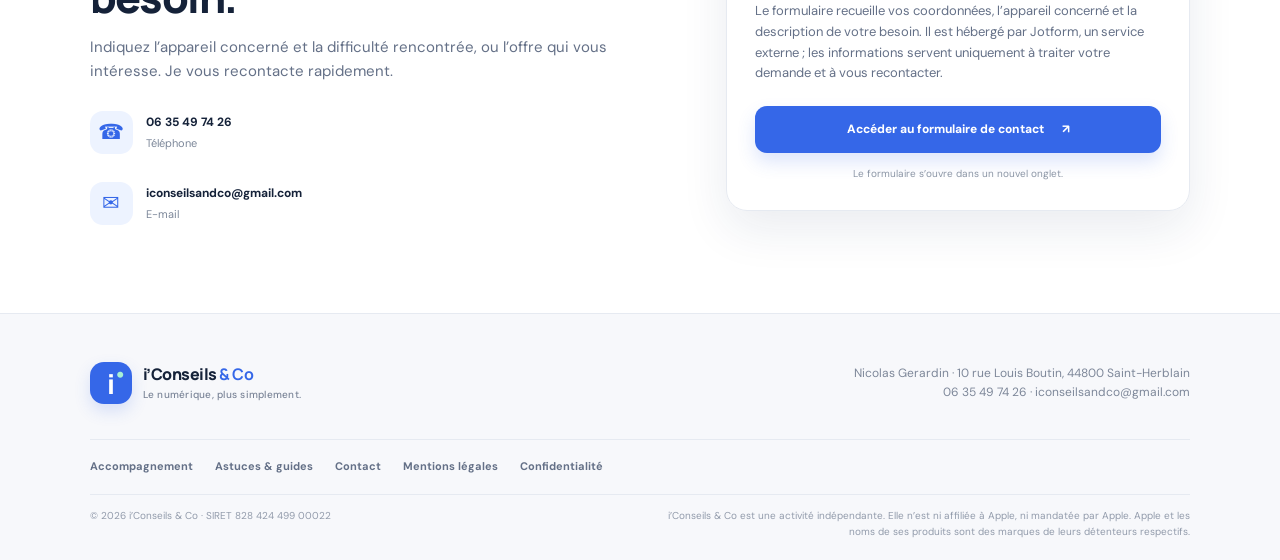
==== commit 1582952a: "Mise à jour du site : coordonnées, mentions légales, offres et tarifs Co-Authored-By: Claude Opus 5." ====
--- a/index.html
+++ b/index.html
@@ -3,13 +3,20 @@
 <head>
   <meta charset="utf-8">
   <meta name="viewport" content="width=device-width, initial-scale=1">
-  <meta name="description" content="i’Conseils & Co vous accompagne pour choisir, configurer et mieux utiliser vos appareils Apple, avec des conseils simples et pratiques.">
+  <meta name="description" content="i’Conseils & Co, par Nicolas Gerardin : conseil et accompagnement pour choisir, configurer et mieux utiliser vos appareils Apple. Astuces, guides Premium et Pro.">
   <meta name="theme-color" content="#f7f8fb">
-  <title>i’Conseils & Co | Comprendre, choisir, mieux utiliser</title>
+  <title>i’Conseils & Co | Nicolas Gerardin, conseil Apple</title>
   <link rel="stylesheet" href="styles.css">
 </head>
 <body>
   <a class="skip-link" href="#contenu">Aller au contenu</a>
+
+  <div class="contact-bar">
+    <span><b>Nicolas Gerardin</b> · i’Conseils & Co</span>
+    <a href="tel:+33635497426">06 35 49 74 26</a>
+    <a href="mailto:iconseilsandco@gmail.com">iconseilsandco@gmail.com</a>
+  </div>
+
   <header class="site-header">
     <a class="brand" href="#accueil" aria-label="i’Conseils & Co, accueil">
       <span class="brand-mark">i<span>•</span></span>
@@ -17,11 +24,10 @@
     </a>
     <button class="menu-toggle" aria-expanded="false" aria-controls="navigation">Menu <span aria-hidden="true">☰</span></button>
     <nav id="navigation" class="navigation" aria-label="Navigation principale">
-      <a href="#services">Nos services</a>
-      <a href="#astuces">Astuces</a>
-      <a href="#guides">Guides</a>
-      <a href="#professionnels">Professionnels</a>
-      <a class="nav-cta" href="#contact">Nous contacter</a>
+      <a href="#services">Accompagnement</a>
+      <a href="#offres">Astuces &amp; guides</a>
+      <a href="#qui-suis-je">Qui suis-je</a>
+      <a class="nav-cta" href="#contact">Me contacter</a>
     </nav>
   </header>
 
@@ -30,12 +36,12 @@
       <div class="hero-copy">
         <p class="eyebrow"><span class="eyebrow-dot"></span> Conseils indépendants, accompagnement humain</p>
         <h1>Vos appareils Apple.<br><span>En toute simplicité.</span></h1>
-        <p class="hero-lead">Des conseils clairs pour choisir le bon appareil, mieux le configurer et profiter de ses possibilités au quotidien.</p>
+        <p class="hero-lead">Conseil et accompagnement pour choisir, configurer et mieux utiliser vos appareils Apple, par Nicolas Gerardin, 8 ans d’expérience chez Apple comme Specialist.</p>
         <div class="hero-actions">
-          <a class="button button-primary" href="#services">Découvrir nos services <span aria-hidden="true">↗</span></a>
-          <a class="button button-secondary" href="#astuces">Voir les astuces</a>
+          <a class="button button-primary" href="#services">Voir l’accompagnement <span aria-hidden="true">↗</span></a>
+          <a class="button button-secondary" href="#offres">Astuces et guides</a>
         </div>
-        <p class="hero-note">Pour les particuliers, les seniors et les professionnels.</p>
+        <p class="hero-note">À domicile, dans un café ou en visio.</p>
       </div>
       <div class="hero-art" aria-label="Illustration décorative d’appareils numériques" role="img">
         <div class="orbit orbit-one"></div><div class="orbit orbit-two"></div>
@@ -47,70 +53,301 @@
       </div>
     </section>
 
-    <section class="trust-strip" aria-label="Nos engagements">
+    <section class="trust-strip" aria-label="Engagements">
       <div><span class="trust-icon">◎</span><span><b>Des explications claires</b><small>Sans jargon inutile</small></span></div>
       <div><span class="trust-icon">♡</span><span><b>Un accompagnement humain</b><small>Adapté à votre besoin</small></span></div>
       <div><span class="trust-icon">↗</span><span><b>Des conseils utiles</b><small>Pour mieux décider</small></span></div>
     </section>
 
+    <!-- ACCOMPAGNEMENT -->
     <section class="section section-space" id="services">
       <div class="section-heading">
-        <p class="eyebrow">Nos services</p>
+        <p class="eyebrow">Accompagnement personnalisé</p>
         <h2>Un coup de main, du choix à l’utilisation.</h2>
-        <p>Vous avez une question, un projet d’achat ou besoin d’aide pour prendre en main votre appareil ? Nous vous aidons à y voir plus clair.</p>
-      </div>
-      <div class="card-grid services-grid">
-        <article class="service-card"><div class="card-icon icon-blue">⌕</div><h3>Aide à l’achat</h3><p>Comparer les appareils et les options selon vos besoins, vos usages et votre budget.</p><a href="#contact">Parler de mon projet <span>↗</span></a></article>
-        <article class="service-card"><div class="card-icon icon-violet">⚙</div><h3>Configuration</h3><p>Être accompagné pour régler votre appareil et le préparer à votre utilisation quotidienne.</p><a href="#contact">Demander un accompagnement <span>↗</span></a></article>
-        <article class="service-card"><div class="card-icon icon-green">⌘</div><h3>Prise en main</h3><p>Comprendre les fonctions utiles, les réglages et les gestes qui facilitent le quotidien.</p><a href="#contact">Décrire mon besoin <span>↗</span></a></article>
-        <article class="service-card"><div class="card-icon icon-orange">盾</div><h3>Sécurité et dépannage</h3><p>Obtenir des explications accessibles sur les réglages de sécurité et les difficultés courantes.</p><a href="#contact">Expliquer mon problème <span>↗</span></a></article>
-      </div>
-    </section>
-
-    <section class="tips-section section-space" id="astuces">
-      <div class="section-heading section-heading-row">
-        <div><p class="eyebrow">Astuces gratuites</p><h2>Un petit conseil peut tout changer.</h2></div>
-        <p>Retrouvez ici des conseils courts et pratiques, inspirés des thèmes abordés dans nos publications et notre application.</p>
-      </div>
-      <div class="topic-grid">
-        <a class="topic-card topic-iphone" href="#contact"><span class="topic-symbol">▯</span><span><b>iPhone</b><small>Réglages et usages du quotidien</small></span><span class="topic-arrow">↗</span></a>
-        <a class="topic-card topic-ipad" href="#contact"><span class="topic-symbol">▱</span><span><b>iPad</b><small>Organisation et confort d’utilisation</small></span><span class="topic-arrow">↗</span></a>
-        <a class="topic-card topic-mac" href="#contact"><span class="topic-symbol">▭</span><span><b>Mac</b><small>Productivité et fonctions utiles</small></span><span class="topic-arrow">↗</span></a>
-        <a class="topic-card topic-watch" href="#contact"><span class="topic-symbol">◷</span><span><b>Apple Watch</b><small>Bien démarrer et personnaliser</small></span><span class="topic-arrow">↗</span></a>
-        <a class="topic-card topic-safe" href="#contact"><span class="topic-symbol">◇</span><span><b>Sécurité</b><small>Protéger ses données et ses comptes</small></span><span class="topic-arrow">↗</span></a>
-        <a class="topic-card topic-access" href="#contact"><span class="topic-symbol">◉</span><span><b>Accessibilité</b><small>Adapter son appareil à ses besoins</small></span><span class="topic-arrow">↗</span></a>
-      </div>
-      <p class="editorial-note">Les astuces détaillées seront ajoutées progressivement. Les informations techniques peuvent évoluer selon l’appareil et la version du système.</p>
-    </section>
-
-    <section class="section section-space" id="guides">
-      <div class="guide-panel">
-        <div class="guide-visual" aria-hidden="true"><div class="guide-page"><span class="guide-label">GUIDE PRATIQUE</span><i></i><i></i><i class="short"></i><div class="guide-check">✓</div></div><div class="guide-bubble">Pas à pas</div></div>
-        <div class="guide-copy"><p class="eyebrow">Guides pratiques</p><h2>Comprendre, étape par étape.</h2><p>Des explications plus détaillées pour aller au-delà de l’astuce rapide : réglages, dépannage, sécurité et nouvelles fonctions.</p><a class="button button-primary" href="#contact">Demander un guide ou un conseil <span aria-hidden="true">↗</span></a></div>
-      </div>
-    </section>
-
-    <section class="business-section section-space" id="professionnels">
-      <div class="business-copy"><p class="eyebrow">Pour les professionnels</p><h2>Des outils bien compris, du temps mieux utilisé.</h2><p>Un accompagnement adapté aux indépendants et aux entreprises qui souhaitent mieux choisir, configurer ou utiliser leurs appareils Apple.</p><a class="button button-light" href="#contact">Parlons de vos besoins <span aria-hidden="true">↗</span></a></div>
-      <div class="business-points"><div><span>01</span><p><b>Choix des équipements</b><small>Faire le point sur les usages et les besoins.</small></p></div><div><span>02</span><p><b>Configuration et prise en main</b><small>Des réglages compréhensibles et adaptés.</small></p></div><div><span>03</span><p><b>Conseils pratiques</b><small>Des repères pour gagner en autonomie.</small></p></div></div>
-    </section>
-
+        <p>Vous avez une question, un projet d’achat ou besoin d’aide pour prendre en main votre appareil ? Je me déplace à domicile, je vous retrouve dans un café ou nous échangeons en visio.</p>
+        <p class="indicative-note">Tarifs donnés à titre indicatif. Faites votre demande : après échange sur votre besoin, je vous envoie une proposition et un lien de paiement.</p>
+      </div>
+      <div class="price-grid">
+        <article class="price-card">
+          <h3>Coup de pouce Apple</h3>
+          <p class="price"><span class="from">À titre indicatif</span>30 € <small>/ heure / personne</small></p>
+          <p>Configuration, prise en main, réglages et questions du quotidien sur vos appareils Apple.</p>
+          <a class="button button-primary" href="https://form.jotform.com/262722912724053" target="_blank" rel="noopener">Faire une demande</a>
+        </article>
+        <article class="price-card">
+          <h3>Aller plus loin avec Apple</h3>
+          <p class="price"><span class="from">À titre indicatif</span>60 € <small>/ séance / personne</small></p>
+          <p>Une séance pour approfondir l’utilisation de vos appareils et des fonctions utiles.</p>
+          <a class="button button-primary" href="https://form.jotform.com/262722912724053" target="_blank" rel="noopener">Faire une demande</a>
+        </article>
+        <article class="price-card">
+          <h3>Aide à l’achat</h3>
+          <p class="price"><span class="from">À titre indicatif</span>3 % <small>du montant de l’achat, plafonné à 60 €</small></p>
+          <p>Comparer les appareils et les options selon vos besoins, vos usages et votre budget.</p>
+          <a class="button button-primary" href="https://form.jotform.com/262722912724053" target="_blank" rel="noopener">Faire une demande</a>
+        </article>
+      </div>
+      <p class="tva-note">TVA non applicable, art. 293 B du CGI.</p>
+    </section>
+
+    <!-- OFFRES NUMERIQUES -->
+    <section class="offers-section section-space" id="offres">
+      <div class="section-heading">
+        <p class="eyebrow">Astuces et guides</p>
+        <h2>Apprendre un usage ou aller beaucoup plus loin.</h2>
+        <p>0,99 € : achat définitif d’une astuce précise. 4,99 € / mois : bibliothèque de contenus Premium. 9,99 € / mois : accès Pro à Premium et aux astuces professionnelles.</p>
+      </div>
+
+      <div class="offer-grid">
+        <!-- 0,99 € : bleu MacBook Air -->
+        <article class="offer offer-air">
+          <p class="offer-badge">Astuces à l’unité</p>
+          <h3>0,99 € par astuce payante</h3>
+          <p>Vous achetez une astuce précise et la conservez après l’achat, sans abonnement. Les astuces gratuites restent gratuites. Les contenus inclus dans Premium ou Pro ne nécessitent pas d’achat individuel pendant la durée de l’abonnement.</p>
+          <details>
+            <summary>Voir les 43 astuces</summary>
+            <h4>Nouveautés iOS, iPadOS, macOS, watchOS, tvOS 27 et HomePod</h4>
+            <ul>
+              <li>iOS 27 — personnaliser l’apparence de Liquid Glass</li>
+              <li>iOS 27 — enregistrer une image d’une vidéo comme photo</li>
+              <li>iOS 27 — épingler les outils de caméra que vous utilisez vraiment</li>
+              <li>iOS 27 — demander à Safari de vous prévenir d’un changement sur un site</li>
+              <li>iPhone — utiliser l’intelligence visuelle pour comprendre ce qui vous entoure</li>
+              <li>iPadOS 27 — transformer son écriture manuscrite en texte dans davantage d’apps</li>
+              <li>iPadOS 27 — transférer plus rapidement des fichiers vers un disque externe</li>
+              <li>macOS 27 — retrouver un e-mail plus rapidement dans Mail</li>
+              <li>macOS 27 — générer des sous-titres et traduire des sous-titres lorsque la fonction est disponible</li>
+              <li>macOS 27 — utiliser Spotlight pour trouver et agir sans ouvrir plusieurs apps</li>
+              <li>watchOS 27 — retrouver plus vite ses apps avec la nouvelle grille dynamique</li>
+              <li>watchOS 27 — utiliser le geste Toucher d’une seule main</li>
+              <li>tvOS 27 — découvrir les nouvelles apps Musique et Podcasts</li>
+              <li>Apple Music Sing sur Apple TV : utiliser son iPhone comme micro</li>
+              <li>HomePod — contrôler la musique dans plusieurs pièces avec Siri</li>
+              <li>HomePod — retrouver un iPhone, un iPad ou une Apple Watch avec Siri</li>
+              <li>HomePod — connaître la température et l’humidité d’une pièce</li>
+            </ul>
+            <h4>iPhone</h4>
+            <ul>
+              <li>Ajouter une sonnerie à son iPhone</li>
+              <li>Mieux organiser ses photos</li>
+              <li>Préparer son iPhone avant un voyage</li>
+              <li>Utiliser AirDrop pour envoyer une photo</li>
+              <li>Demander sans taper</li>
+              <li>Faire lire un contenu</li>
+              <li>Retrouver votre iPhone</li>
+              <li>Créer des raccourcis utiles</li>
+              <li>Organiser les modes de concentration</li>
+              <li>Adapter les commandes rapides</li>
+            </ul>
+            <h4>iPad</h4>
+            <ul>
+              <li>Utiliser deux applications ensemble</li>
+              <li>Utiliser Apple Pencil au quotidien</li>
+              <li>Utiliser un clavier avec l’iPad</li>
+            </ul>
+            <h4>Mac</h4>
+            <ul>
+              <li>Organiser ses fichiers sans les perdre</li>
+              <li>Faire communiquer son Mac et son iPhone</li>
+              <li>Faire une sauvegarde Time Machine</li>
+            </ul>
+            <h4>Autres appareils Apple</h4>
+            <ul>
+              <li>Apple Watch — mieux utiliser les notifications</li>
+              <li>Personnaliser le cadran de son Apple Watch</li>
+              <li>AirPods — mieux gérer le son et les appels</li>
+              <li>Comprendre les modes d’écoute des AirPods</li>
+              <li>Utiliser la Traduction en direct avec ses AirPods</li>
+              <li>AirPods — savoir si votre modèle propose une fonction</li>
+              <li>Apple TV — utiliser AirPlay et la télécommande</li>
+              <li>Créer un profil familial sur Apple TV</li>
+              <li>HomePod — utiliser Siri au quotidien</li>
+              <li>Utiliser l’Interphone avec HomePod</li>
+            </ul>
+          </details>
+          <div class="tip-order">
+            <label for="tip-choice">1. Choisissez votre astuce</label>
+            <select id="tip-choice">
+              <option value="">Choisir une astuce…</option>
+              <optgroup label="Nouveautés iOS, iPadOS, macOS, watchOS, tvOS 27 et HomePod">
+                <option>iOS 27 — personnaliser l’apparence de Liquid Glass</option>
+                <option>iOS 27 — enregistrer une image d’une vidéo comme photo</option>
+                <option>iOS 27 — épingler les outils de caméra que vous utilisez vraiment</option>
+                <option>iOS 27 — demander à Safari de vous prévenir d’un changement sur un site</option>
+                <option>iPhone — utiliser l’intelligence visuelle pour comprendre ce qui vous entoure</option>
+                <option>iPadOS 27 — transformer son écriture manuscrite en texte dans davantage d’apps</option>
+                <option>iPadOS 27 — transférer plus rapidement des fichiers vers un disque externe</option>
+                <option>macOS 27 — retrouver un e-mail plus rapidement dans Mail</option>
+                <option>macOS 27 — générer des sous-titres et traduire des sous-titres lorsque la fonction est disponible</option>
+                <option>macOS 27 — utiliser Spotlight pour trouver et agir sans ouvrir plusieurs apps</option>
+                <option>watchOS 27 — retrouver plus vite ses apps avec la nouvelle grille dynamique</option>
+                <option>watchOS 27 — utiliser le geste Toucher d’une seule main</option>
+                <option>tvOS 27 — découvrir les nouvelles apps Musique et Podcasts</option>
+                <option>Apple Music Sing sur Apple TV : utiliser son iPhone comme micro</option>
+                <option>HomePod — contrôler la musique dans plusieurs pièces avec Siri</option>
+                <option>HomePod — retrouver un iPhone, un iPad ou une Apple Watch avec Siri</option>
+                <option>HomePod — connaître la température et l’humidité d’une pièce</option>
+              </optgroup>
+              <optgroup label="iPhone">
+                <option>Ajouter une sonnerie à son iPhone</option>
+                <option>Mieux organiser ses photos</option>
+                <option>Préparer son iPhone avant un voyage</option>
+                <option>Utiliser AirDrop pour envoyer une photo</option>
+                <option>Demander sans taper</option>
+                <option>Faire lire un contenu</option>
+                <option>Retrouver votre iPhone</option>
+                <option>Créer des raccourcis utiles</option>
+                <option>Organiser les modes de concentration</option>
+                <option>Adapter les commandes rapides</option>
+              </optgroup>
+              <optgroup label="iPad">
+                <option>Utiliser deux applications ensemble</option>
+                <option>Utiliser Apple Pencil au quotidien</option>
+                <option>Utiliser un clavier avec l’iPad</option>
+              </optgroup>
+              <optgroup label="Mac">
+                <option>Organiser ses fichiers sans les perdre</option>
+                <option>Faire communiquer son Mac et son iPhone</option>
+                <option>Faire une sauvegarde Time Machine</option>
+              </optgroup>
+              <optgroup label="Autres appareils Apple">
+                <option>Apple Watch — mieux utiliser les notifications</option>
+                <option>Personnaliser le cadran de son Apple Watch</option>
+                <option>AirPods — mieux gérer le son et les appels</option>
+                <option>Comprendre les modes d’écoute des AirPods</option>
+                <option>Utiliser la Traduction en direct avec ses AirPods</option>
+                <option>AirPods — savoir si votre modèle propose une fonction</option>
+                <option>Apple TV — utiliser AirPlay et la télécommande</option>
+                <option>Créer un profil familial sur Apple TV</option>
+                <option>HomePod — utiliser Siri au quotidien</option>
+                <option>Utiliser l’Interphone avec HomePod</option>
+              </optgroup>
+            </select>
+            <a class="button offer-button" id="tip-pay" href="#" target="_blank" rel="noopener">2. Payer 0,99 €</a>
+            <a class="tip-mail" id="tip-mail" href="mailto:iconseilsandco@gmail.com">3. Envoyer mon choix par e-mail</a>
+            <p class="tip-help">Après le paiement, envoyez-moi le nom de l’astuce choisie : je vous la transmets par e-mail.</p>
+          </div>
+        </article>
+
+        <!-- Premium : vert iMac -->
+        <article class="offer offer-premium">
+          <p class="offer-badge">⭐ Premium — besoins du quotidien</p>
+          <h3>Je veux apprendre à mieux utiliser mon appareil</h3>
+          <p class="offer-price">4,99 € <small>/ mois</small></p>
+          <p>Une bibliothèque de guides pratiques pour les besoins du quotidien : ajouter une sonnerie, organiser ses photos, utiliser AirPlay, mieux utiliser Apple Pencil, préparer un voyage, régler ses notifications et bien d’autres usages. Chaque guide explique pourquoi, où aller, quoi toucher, ce qui doit apparaître et comment vérifier le résultat.</p>
+          <details>
+            <summary>Voir les thèmes de la bibliothèque</summary>
+            <ul>
+              <li>Nouveautés iOS 27 — les fonctions utiles au quotidien</li>
+              <li>Nouveautés iPadOS 27 — travailler plus facilement</li>
+              <li>Nouveautés macOS 27 Golden Gate — les usages qui font gagner du temps</li>
+              <li>Nouveautés watchOS 27 — les fonctions vraiment pratiques</li>
+              <li>Nouveautés tvOS 27 — mieux utiliser son Apple TV</li>
+              <li>Nouveautés HomePod — logiciel 27 et usages utiles</li>
+              <li>iPhone — les besoins du quotidien</li>
+              <li>iPad — les besoins du quotidien</li>
+              <li>Mac — les besoins du quotidien</li>
+              <li>Autres appareils Apple</li>
+            </ul>
+          </details>
+          <a class="button offer-button" href="mailto:iconseilsandco@gmail.com?subject=Abonnement%20Premium%204%2C99%20%E2%82%AC%20%2F%20mois">Choisir Premium</a>
+        </article>
+
+        <!-- Pro : noir MacBook Pro -->
+        <article class="offer offer-pro">
+          <p class="offer-badge">💼 Pro — Premium inclus</p>
+          <h3>Je veux utiliser Apple dans mon activité professionnelle</h3>
+          <p class="offer-price">9,99 € <small>/ mois</small></p>
+          <p>Accès à l’ensemble de l’application, à tous les contenus Premium et aux astuces réservées aux professionnels. Des parcours concrets pour organiser les dossiers clients, exploiter iPhone, iPad et Mac au travail, gagner du temps et protéger les données. L’abonnement Pro remplace Premium : aucun deuxième abonnement n’est nécessaire.</p>
+          <details>
+            <summary>Voir les parcours Pro</summary>
+            <ul>
+              <li>Construire son environnement de travail</li>
+              <li>Rentrer d’un rendez-vous avec tout le dossier du client</li>
+              <li>Récupérer facilement les photos du projet sur le Mac</li>
+              <li>Ajouter les photos du chantier à son devis sur le Mac</li>
+              <li>Utiliser l’iPhone comme appareil photo du Mac</li>
+              <li>Passer de l’iPhone au Mac sans recommencer son travail</li>
+              <li>Scanner un document client et le transformer en PDF</li>
+              <li>Mesurer une pièce et documenter les mesures</li>
+              <li>Utiliser le LiDAR quand l’appareil en dispose</li>
+              <li>Dicter ses notes de chantier au lieu de tout retaper</li>
+              <li>Garder une ligne professionnelle et une ligne personnelle</li>
+              <li>Organiser les fichiers du client sur le Mac</li>
+              <li>Protéger les données de ses clients</li>
+              <li>Préparer sa journée de rendez-vous</li>
+              <li>Transformer un appel en tâche de suivi</li>
+              <li>Envoyer un devis ou un compte rendu en PDF</li>
+              <li>Annoter un document reçu avant de le classer</li>
+              <li>Construire un tableau de suivi simple dans Numbers</li>
+              <li>Retrouver un dossier client depuis ses appareils</li>
+              <li>Présenter un document sur iPad pendant un rendez-vous</li>
+              <li>Mettre en place une routine de sauvegarde vérifiable</li>
+              <li>Séparer les rendez-vous professionnels du calendrier personnel</li>
+              <li>Créer un mode de concentration pour les rendez-vous</li>
+              <li>Réutiliser une liste de contrôle pour chaque intervention</li>
+              <li>Retrouver les demandes importantes dans Mail sur Mac</li>
+              <li>Créer un modèle de document réutilisable dans Pages</li>
+              <li>Présenter une offre en quelques diapositives avec Keynote</li>
+              <li>Partager un dossier avec un collaborateur sans ouvrir tout son iCloud</li>
+              <li>Clôturer un dossier client et préparer la suite</li>
+              <li>Scénario : préparer un devis après une visite</li>
+            </ul>
+          </details>
+          <a class="button offer-button" href="mailto:iconseilsandco@gmail.com?subject=Abonnement%20Pro%209%2C99%20%E2%82%AC%20%2F%20mois">Choisir Pro</a>
+        </article>
+      </div>
+      <p class="tva-note">TVA non applicable, art. 293 B du CGI.</p>
+    </section>
+
+    <!-- QUI SUIS-JE -->
+    <section class="section section-space" id="qui-suis-je">
+      <div class="about-card">
+        <div class="about-avatar" aria-hidden="true">NG</div>
+        <div>
+          <p class="eyebrow">Qui suis-je</p>
+          <h2>Nicolas Gerardin</h2>
+          <p>Fondateur d’i’Conseils & Co. J’ai passé 8 ans chez Apple comme Specialist. Aujourd’hui, j’accompagne les particuliers et les professionnels pour choisir, configurer et mieux utiliser leurs appareils Apple, à domicile, dans un café ou en visio.</p>
+        </div>
+      </div>
+    </section>
+
+    <!-- CONTACT -->
     <section class="contact-section section-space" id="contact">
-      <div class="contact-intro"><p class="eyebrow">Contact</p><h2>Expliquez-nous votre besoin.</h2><p>Indiquez l’appareil concerné et la difficulté rencontrée. Nous pourrons mieux comprendre votre demande et vous recontacter.</p><div class="contact-mini"><span>✉</span><p><b>Un formulaire simple</b><small>Vos coordonnées et quelques détails suffisent pour commencer.</small></p></div><p class="privacy-note">Le formulaire est hébergé par Jotform, un service externe. Les informations transmises servent à traiter votre demande et à vous recontacter.</p></div>
+      <div class="contact-intro">
+        <p class="eyebrow">Contact</p>
+        <h2>Expliquez-moi votre besoin.</h2>
+        <p>Indiquez l’appareil concerné et la difficulté rencontrée, ou l’offre qui vous intéresse. Je vous recontacte rapidement.</p>
+        <div class="contact-mini"><span>☎</span><p><b><a href="tel:+33635497426">06 35 49 74 26</a></b><small>Téléphone</small></p></div>
+        <div class="contact-mini"><span>✉</span><p><b><a href="mailto:iconseilsandco@gmail.com">iconseilsandco@gmail.com</a></b><small>E-mail</small></p></div>
+      </div>
       <div class="form-card">
-        <div class="form-card-heading"><span class="form-icon">↗</span><div><h3>Votre demande</h3><p>Ouverture du formulaire sécurisé</p></div></div>
-        <p>Le formulaire i’Conseils & Co recueille vos coordonnées, l’appareil concerné et la description de votre besoin.</p>
-        <a class="button button-primary button-full" href="https://form.jotform.com/262722912724053" target="_blank" rel="noopener noreferrer">Accéder au formulaire de contact <span aria-hidden="true">↗</span></a>
-        <p class="form-footnote">Le formulaire s’ouvre sur Jotform dans un nouvel onglet.</p>
+        <div class="form-card-heading"><span class="form-icon">↗</span><div><h3>Votre demande</h3><p>Formulaire sécurisé</p></div></div>
+        <p>Le formulaire recueille vos coordonnées, l’appareil concerné et la description de votre besoin. Il est hébergé par Jotform, un service externe ; les informations servent uniquement à traiter votre demande et à vous recontacter.</p>
+        <a class="button button-primary button-full" href="https://form.jotform.com/262722912724053" target="_blank" rel="noopener">Accéder au formulaire de contact <span aria-hidden="true">↗</span></a>
+        <p class="form-footnote">Le formulaire s’ouvre dans un nouvel onglet.</p>
       </div>
     </section>
   </main>
 
   <footer class="site-footer">
-    <div class="footer-main"><a class="brand footer-brand" href="#accueil"><span class="brand-mark">i<span>•</span></span><span class="brand-name">i’Conseils <b>& Co</b><small>Le numérique, plus simplement.</small></span></a><p>Des conseils indépendants pour mieux choisir, configurer et utiliser vos appareils.</p></div>
-    <div class="footer-links"><a href="#services">Services</a><a href="#astuces">Astuces</a><a href="#contact">Contact</a><a href="https://iconseilsandco.github.io/confidentialite.html" target="_blank" rel="noopener noreferrer">Confidentialité</a></div>
-    <div class="footer-bottom"><p>© <span id="year">2026</span> i’Conseils & Co. Tous droits réservés.</p><p>i’Conseils & Co est une activité indépendante. Elle n’est ni affiliée à Apple, ni mandatée par Apple. Apple et les noms de ses produits sont des marques de leurs détenteurs respectifs.</p></div>
+    <div class="footer-main">
+      <a class="brand" href="#accueil"><span class="brand-mark">i<span>•</span></span><span class="brand-name">i’Conseils <b>& Co</b><small>Le numérique, plus simplement.</small></span></a>
+      <p>Nicolas Gerardin · 10 rue Louis Boutin, 44800 Saint-Herblain<br>06 35 49 74 26 · iconseilsandco@gmail.com</p>
+    </div>
+    <div class="footer-links">
+      <a href="#services">Accompagnement</a>
+      <a href="#offres">Astuces &amp; guides</a>
+      <a href="#contact">Contact</a>
+      <a href="mentions-legales.html">Mentions légales</a>
+      <a href="confidentialite.html">Confidentialité</a>
+    </div>
+    <div class="footer-bottom">
+      <p>© <span id="year">2026</span> i’Conseils & Co · SIRET 828 424 499 00022</p>
+      <p>i’Conseils & Co est une activité indépendante. Elle n’est ni affiliée à Apple, ni mandatée par Apple. Apple et les noms de ses produits sont des marques de leurs détenteurs respectifs.</p>
+    </div>
   </footer>
+
   <script>
     const toggle = document.querySelector('.menu-toggle');
     const nav = document.querySelector('.navigation');
@@ -124,6 +361,22 @@
       toggle.setAttribute('aria-expanded', 'false');
     }));
     document.getElementById('year').textContent = new Date().getFullYear();
+    // Lien de paiement unique pour les astuces à 0,99 € (à coller ici quand il sera créé)
+    const LIEN_PAIEMENT_ASTUCE = "";
+    const tipSelect = document.getElementById('tip-choice');
+    const tipPay = document.getElementById('tip-pay');
+    const tipMail = document.getElementById('tip-mail');
+    function updateTip(){
+      const t = tipSelect.value;
+      const ok = t !== '';
+      tipPay.classList.toggle('is-disabled', !ok || !LIEN_PAIEMENT_ASTUCE);
+      tipPay.href = (ok && LIEN_PAIEMENT_ASTUCE) ? LIEN_PAIEMENT_ASTUCE : '#';
+      tipMail.href = 'mailto:iconseilsandco@gmail.com?subject=' + encodeURIComponent('Astuce à 0,99 € : ' + (t || 'à préciser')) +
+        '&body=' + encodeURIComponent('Bonjour,\n\nJe souhaite recevoir l’astuce : ' + (t || '…') + '\n\nMerci.');
+    }
+    tipSelect.addEventListener('change', updateTip);
+    tipPay.addEventListener('click', e => { if (tipPay.classList.contains('is-disabled')) { e.preventDefault(); if (!tipSelect.value) tipSelect.focus(); } });
+    updateTip();
   </script>
 </body>
 </html>
--- a/styles.css
+++ b/styles.css
@@ -12,3 +12,69 @@
 @media(max-width:1000px){.navigation{gap:16px}.card-grid{grid-template-columns:repeat(2,1fr)}.service-card p{min-height:60px}.hero{gap:20px}.hero-art{transform:scale(.9)}.contact-section{gap:45px}.guide-panel{gap:35px}.business-section{gap:35px}}
 @media(max-width:760px){.site-header{height:72px;padding:0 20px}.menu-toggle{display:block}.navigation{display:none;position:absolute;top:71px;left:0;right:0;background:#fff;padding:18px 22px 24px;border-bottom:1px solid var(--line);box-shadow:0 15px 20px #1c2c4c0c;flex-direction:column;align-items:stretch;gap:0}.navigation.is-open{display:flex}.navigation a{padding:12px 3px}.navigation .nav-cta{text-align:center;margin-top:8px}.hero{grid-template-columns:1fr;padding:55px 24px 35px;gap:8px}.hero h1{font-size:42px;letter-spacing:-1.7px}.hero-lead{font-size:15px}.hero-art{height:320px;transform:scale(.88);margin:0 -25px}.trust-strip{display:grid;grid-template-columns:1fr;gap:15px;padding:22px 24px}.trust-strip>div{max-width:310px;margin:auto;width:100%}.section-space{padding:65px 24px}.section-heading h2,.guide-copy h2,.business-copy h2,.contact-intro h2{font-size:32px;letter-spacing:-1.1px}.section-heading-row{display:block}.section-heading-row>p{margin-top:14px}.card-grid,.topic-grid{grid-template-columns:1fr}.service-card p{min-height:0}.guide-panel{grid-template-columns:1fr;padding:30px 23px;gap:20px}.guide-visual{height:220px}.guide-copy{text-align:left}.business-section{margin:0 16px;padding:36px 25px;grid-template-columns:1fr;gap:25px}.contact-section{grid-template-columns:1fr;gap:30px}.form-card{padding:23px}.footer-main{display:block}.footer-main>p{margin-top:20px}.footer-links{flex-wrap:wrap;gap:14px 22px}.footer-bottom{display:block}.footer-bottom p:last-child{text-align:left;margin-top:10px}.brand-name{font-size:15px}}
 @media(prefers-reduced-motion:reduce){html{scroll-behavior:auto}*,*::before,*::after{transition:none!important}}
+
+/* ===== Ajouts : barre contact, tarifs, offres colorées, à propos ===== */
+:root{
+  /* Bleu MacBook Air */
+  --air-bg:#e4edf5;--air-accent:#4f7ea6;--air-ink:#1d3449;
+  /* Vert iMac */
+  --imac-bg:#e2f1df;--imac-accent:#3d8a57;--imac-ink:#173d24;
+  /* Noir MacBook Pro (noir sidéral mat) */
+  --mbp-bg:#1d1d1f;--mbp-panel:#2a2a2d;--mbp-ink:#f5f5f7;--mbp-muted:#b7b7bd;
+}
+.contact-bar{display:flex;flex-wrap:wrap;justify-content:center;gap:6px 22px;padding:9px 20px;background:#152239;color:#e8edf7;font-size:12px}
+.contact-bar a{font-weight:700;color:#fff}.contact-bar a:hover{text-decoration:underline}
+.price-grid{display:grid;grid-template-columns:repeat(3,1fr);gap:16px}
+.price-card{display:flex;flex-direction:column;padding:26px 24px;border:1px solid var(--line);border-radius:18px;background:#fff}
+.price-card h3{font:800 18px Manrope,sans-serif;margin:0 0 10px}
+.price-card .price{font:800 30px Manrope,sans-serif;color:var(--blue);margin:0 0 12px;line-height:1.2}
+.price-card .price small{display:block;font:500 12px 'DM Sans',sans-serif;color:var(--muted);margin-top:4px}
+.price-card>p:not(.price){font-size:13px;color:var(--muted);margin:0 0 20px;flex:1}
+.price-card .button{align-self:flex-start}
+.tva-note{font-size:11px;color:#8490a2;margin:18px 0 0}
+.offers-section{background:#f7f8fc}
+.offer-grid{display:grid;grid-template-columns:repeat(3,1fr);gap:18px;align-items:start}
+.offer{display:flex;flex-direction:column;padding:28px 24px;border-radius:22px}
+.offer-badge{font-size:11px;font-weight:800;letter-spacing:1.2px;text-transform:uppercase;margin:0 0 12px}
+.offer h3{font:800 20px/1.3 Manrope,sans-serif;letter-spacing:-.4px;margin:0 0 10px}
+.offer-price{font:800 32px Manrope,sans-serif;margin:0 0 12px;line-height:1.1}
+.offer-price small{font:500 14px 'DM Sans',sans-serif}
+.offer>p:not(.offer-badge):not(.offer-price){font-size:13.5px;line-height:1.7;margin:0 0 16px}
+.offer details{margin:0 0 20px;border-radius:14px;padding:12px 14px}
+.offer summary{cursor:pointer;font-size:13px;font-weight:800}
+.offer details h4{font:800 12px Manrope,sans-serif;margin:16px 0 6px;text-transform:uppercase;letter-spacing:.6px}
+.offer details ul{margin:8px 0 0;padding-left:18px;font-size:12.5px;line-height:1.6}
+.offer details li{margin:3px 0}
+.offer-button{margin-top:auto;align-self:stretch}
+.offer-air{background:var(--air-bg);color:var(--air-ink);border:1px solid #c9dae9}
+.offer-air .offer-badge,.offer-air summary,.offer-air h4{color:var(--air-accent)}
+.offer-air details{background:#ffffffaa}
+.offer-air .offer-button{background:var(--air-accent);color:#fff}
+.offer-premium{background:var(--imac-bg);color:var(--imac-ink);border:1px solid #c3e0bd}
+.offer-premium .offer-badge,.offer-premium summary,.offer-premium .offer-price{color:var(--imac-accent)}
+.offer-premium details{background:#ffffffaa}
+.offer-premium .offer-button{background:var(--imac-accent);color:#fff}
+.offer-pro{background:var(--mbp-bg);color:var(--mbp-ink);box-shadow:0 18px 40px #0000002e}
+.offer-pro>p:not(.offer-badge):not(.offer-price){color:var(--mbp-muted)}
+.offer-pro .offer-badge{color:#d6d6db}
+.offer-pro details{background:var(--mbp-panel)}
+.offer-pro summary{color:#fff}
+.offer-pro details ul{color:var(--mbp-muted)}
+.offer-pro .offer-button{background:#f5f5f7;color:#1d1d1f}
+.about-card{display:flex;gap:30px;align-items:center;max-width:860px;padding:34px;border:1px solid var(--line);border-radius:24px;background:#fff;box-shadow:var(--shadow)}
+.about-avatar{flex:none;width:96px;height:96px;border-radius:28px;background:var(--blue);color:#fff;display:grid;place-items:center;font:800 32px Manrope,sans-serif}
+.about-card h2{font:800 32px Manrope,sans-serif;letter-spacing:-1px;margin:0 0 10px}
+.about-card p:not(.eyebrow){color:var(--muted);font-size:15px;margin:0}
+.contact-mini a:hover{color:var(--blue)}
+.footer-main>p{text-align:right}
+@media(max-width:1000px){.price-grid,.offer-grid{grid-template-columns:1fr}}
+@media(max-width:760px){.about-card{flex-direction:column;align-items:flex-start;padding:24px}.footer-main>p{text-align:left}}
+.indicative-note{font-size:13px!important;color:#3d4a63!important;background:#edf3ff;border-radius:12px;padding:12px 14px}
+.price-card .price .from{display:block;font:700 10px 'DM Sans',sans-serif;letter-spacing:1px;text-transform:uppercase;color:#8490a2;margin-bottom:4px}
+.tip-order{display:flex;flex-direction:column;gap:10px;margin-top:auto}
+.tip-order label{font-size:12px;font-weight:800;color:var(--air-accent)}
+.tip-order select{width:100%;padding:11px 12px;border-radius:12px;border:1px solid #c9dae9;background:#fff;color:var(--air-ink);font:500 13px 'DM Sans',sans-serif}
+.tip-mail{text-align:center;font-size:12px;font-weight:800;color:var(--air-accent);padding:6px}
+.tip-mail:hover{text-decoration:underline}
+.tip-help{font-size:11.5px;margin:0;color:#4a6176}
+.button.is-disabled{opacity:.45;cursor:not-allowed;transform:none}
